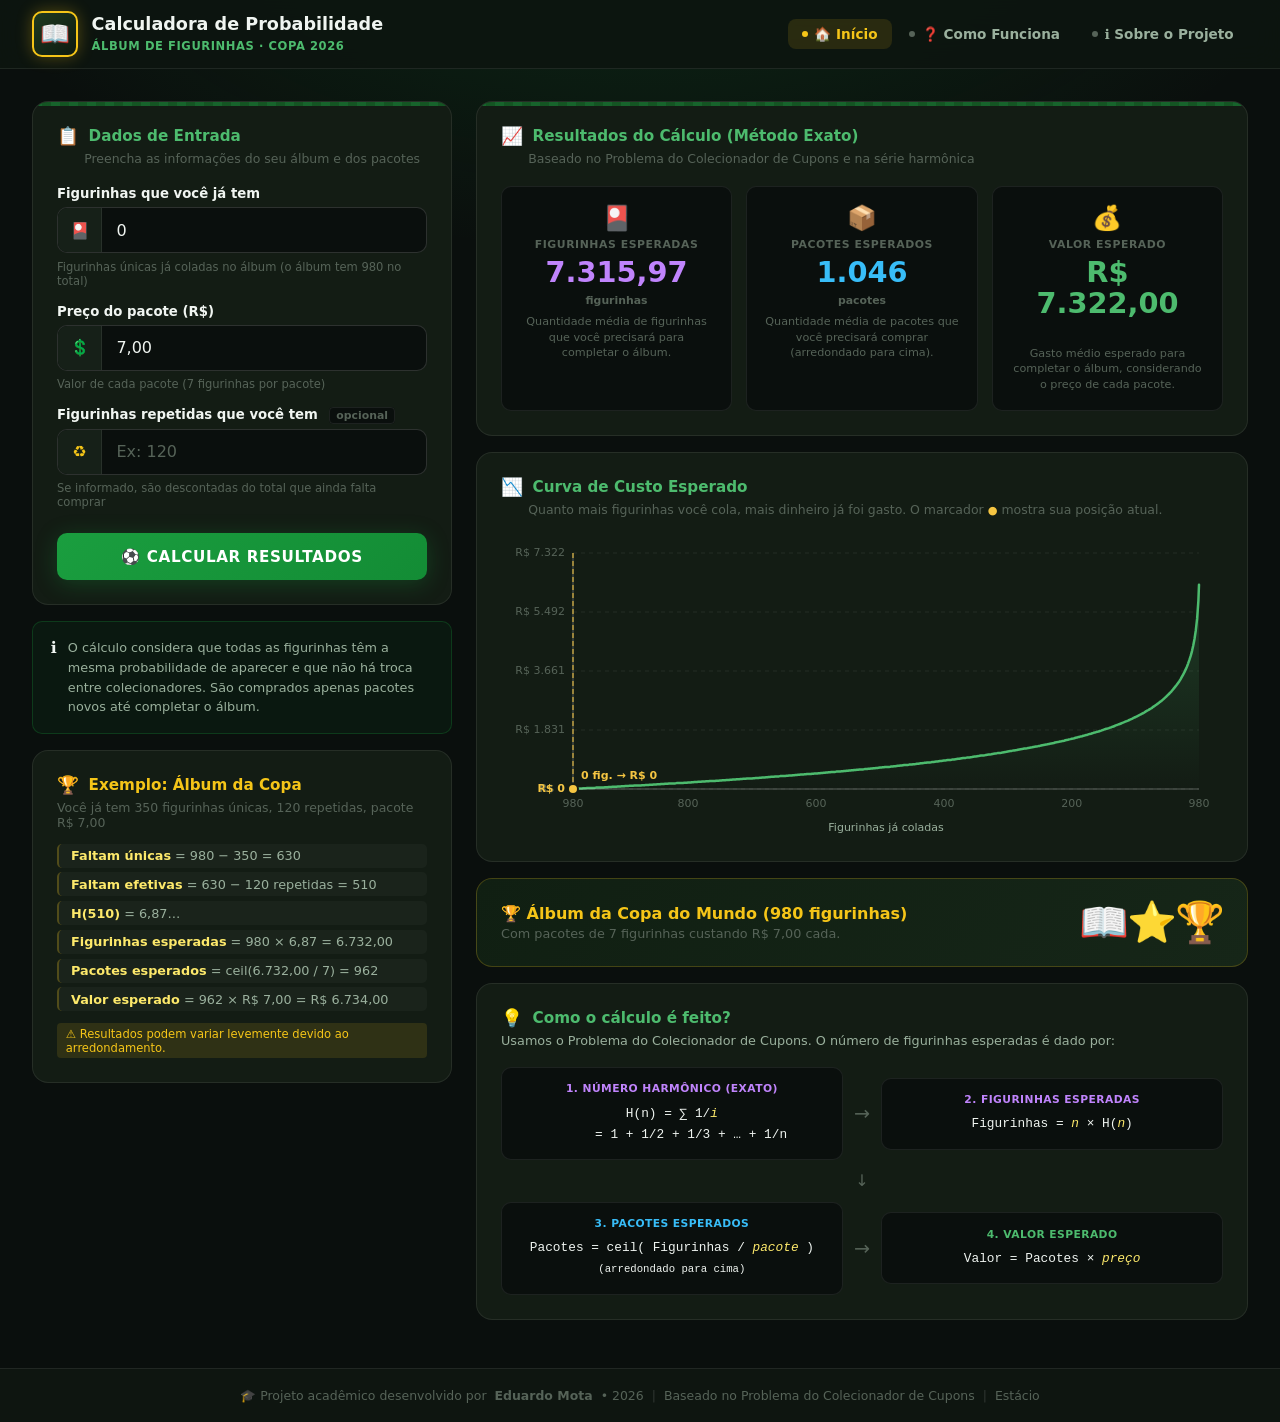
==== web/index.html @ 142e4f9e "Ajustes visuais" ====
<!DOCTYPE html>
<html lang="pt-BR">
<head>
    <meta charset="UTF-8">
    <meta name="viewport" content="width=device-width, initial-scale=1.0">

    <!--
        Content Security Policy (Sprint 11)
        - default-src 'self'         → bloqueia tudo externo por padrão
        - script-src 'self'          → só scripts do próprio domínio
        - style-src 'self'           → só CSS do próprio domínio
        - img-src 'self' data:       → imagens locais + data URIs (SVG inline)
        - connect-src 'self'         → fetch/XHR só para o próprio domínio
        - manifest-src 'self'        → manifest.json do próprio domínio
        - wasm-unsafe-eval           → necessário para o módulo WASM gerado pelo Emscripten
          (menos permissivo que unsafe-eval — autoriza apenas WebAssembly, não JS eval)
    -->
    <meta http-equiv="Content-Security-Policy"
          content="default-src 'self'; script-src 'self' 'wasm-unsafe-eval'; style-src 'self' https://fonts.googleapis.com 'unsafe-hashes' 'sha256-KyUjhyzlWNfRQQD/QHccZa8nVruvSQfdtqTLIXTI6yU=' 'sha256-d3KDjAJmJr6O7WPMRmvfilsYZg5AyFBmSePI16O693E=' 'sha256-YZBYj4qyE6D5XshJGL/cp/WiIR9QF01C87/rustAnWI='; font-src 'self' https://fonts.gstatic.com; img-src 'self' data:; connect-src 'self'; manifest-src 'self'">
    <title>Calculadora de Figurinhas — Eduardo Mota | Estácio 2026</title>
    <meta name="description"
          content="Calculadora de probabilidade para completar um álbum de figurinhas, baseada no Problema do Colecionador de Cupons.">

    <!-- ── Favicon moderno ── -->
    <link rel="icon" type="image/svg+xml"  href="logo_figurinhas.svg">
    <link rel="icon" type="image/png" sizes="96x96" href="logo_96h.png">
    <link rel="apple-touch-icon"           href="logo_192h.png">

    <!-- ── PWA ── -->
    <link rel="manifest" href="manifest.json">
    <meta name="theme-color" content="#1a9e3f">

    <!-- ── Open Graph (WhatsApp, LinkedIn, Facebook) ── -->
    <meta property="og:type"        content="website">
    <meta property="og:url"         content="https://EduardoMotaSousa.github.io/Calculo-de-Figurinhas/">
    <meta property="og:title"       content="Calculadora de Figurinhas — Copa 2026">
    <meta property="og:description" content="Descubra quantas figurinhas e pacotes você ainda precisa para completar seu álbum. Cálculo exato com matemática da série harmônica.">
    <meta property="og:image"       content="https://EduardoMotaSousa.github.io/Calculo-de-Figurinhas/banner.jpg">
    <meta property="og:image:width" content="1200">
    <meta property="og:image:height" content="630">
    <meta property="og:locale"      content="pt_BR">

    <!-- ── Twitter / X Card ── -->
    <meta name="twitter:card"        content="summary_large_image">
    <meta name="twitter:title"       content="Calculadora de Figurinhas — Copa 2026">
    <meta name="twitter:description" content="Descubra quantas figurinhas e pacotes você ainda precisa para completar seu álbum.">
    <meta name="twitter:image"       content="https://EduardoMotaSousa.github.io/Calculo-de-Figurinhas/banner.jpg">

    <link rel="stylesheet" href="style.css">
</head>
<body>

<!-- ═══════════════════════════════════════
     HEADER
     ═══════════════════════════════════════ -->
<header class="header">
    <div class="header-inner">

        <a href="#" class="logo" aria-label="Calculadora de Figurinhas">
            <div class="logo-badge" aria-hidden="true">📖</div>
            <div class="logo-texto">
                <h1>Calculadora de Probabilidade</h1>
                <span>Álbum de Figurinhas · Copa 2026</span>
            </div>
        </a>

        <nav aria-label="Navegação principal">
            <ul class="navbar">
                <li>
                    <button id="nav-inicio" class="ativo"
                            aria-current="page">
                        <span class="nav-dot" aria-hidden="true"></span>
                        🏠 Início
                    </button>
                </li>
                <li>
                    <button id="nav-como-funciona">
                        <span class="nav-dot" aria-hidden="true"></span>
                        ❓ Como Funciona
                    </button>
                </li>
                <li>
                    <button id="nav-sobre">
                        <span class="nav-dot" aria-hidden="true"></span>
                        ℹ️ Sobre o Projeto
                    </button>
                </li>
            </ul>
        </nav>

    </div>
</header>

<!-- ═══════════════════════════════════════
     MAIN
     ═══════════════════════════════════════ -->
<main class="main">

    <!-- ══════════ SEÇÃO INÍCIO ══════════ -->
    <!--
        view-transition-name é único por seção.
        Nunca use display:none — as seções inativas ficam
        com opacity:0 + visibility:hidden via CSS (.secao sem .ativa),
        para que o browser possa capturar os snapshots da transição.
    -->
    <section id="inicio" class="secao ativa">

        <!-- Coluna esquerda: formulário -->
        <div class="col-esq">

            <!-- Card: Dados de entrada -->
            <div class="card card-grass">
                <div class="card-titulo">
                    <span class="icone" aria-hidden="true">📋</span>
                    <h2>Dados de Entrada</h2>
                </div>
                <p class="card-sub">Preencha as informações do seu álbum e dos pacotes</p>

                <div class="formulario">

                    <div class="campo">
                        <label for="inputJaTem">Figurinhas que você já tem</label>
                        <div class="input-wrap">
                            <span class="input-prefix" aria-hidden="true">🎴</span>
                            <input type="number" id="inputJaTem"
                                   placeholder="Ex: 350" min="0" max="979"
                                   aria-describedby="dicaJaTem">
                        </div>
                        <span class="dica" id="dicaJaTem">
                            Figurinhas únicas já coladas no álbum (o álbum tem 980 no total)
                        </span>
                    </div>

                    <div class="campo">
                        <label for="inputPreco">Preço do pacote (R$)</label>
                        <div class="input-wrap">
                            <span class="input-prefix" aria-hidden="true">💲</span>
                            <input type="text" id="inputPreco"
                                   placeholder="Ex: 7,00" inputmode="decimal"
                                   aria-describedby="dicaPreco">
                        </div>
                        <span class="dica" id="dicaPreco">Valor de cada pacote (7 figurinhas por pacote)</span>
                    </div>

                    <div class="campo">
                        <label for="inputRepetidas">
                            Figurinhas repetidas que você tem
                            <span class="label-opt">opcional</span>
                        </label>
                        <div class="input-wrap">
                            <span class="input-prefix" aria-hidden="true">♻️</span>
                            <input type="number" id="inputRepetidas"
                                   placeholder="Ex: 120" min="0"
                                   aria-describedby="dicaRepetidas">
                        </div>
                        <span class="dica" id="dicaRepetidas">
                            Se informado, são descontadas do total que ainda falta comprar
                        </span>
                    </div>

                    <button class="btn-calcular" id="btnCalcular" type="button">
                        ⚽ Calcular Resultados
                    </button>

                </div>
            </div><!-- /card dados entrada -->

            <!-- Box: Importante -->
            <div class="box-importante" role="note">
                <span aria-hidden="true">ℹ️</span>
                <p>
                    O cálculo considera que todas as figurinhas têm a mesma
                    probabilidade de aparecer e que não há troca entre colecionadores.
                    São comprados apenas pacotes novos até completar o álbum.
                </p>
            </div>

            <!-- Card: Exemplo de cálculo -->
            <div class="card">
                <div class="card-titulo">
                    <span class="icone" aria-hidden="true">🏆</span>
                    <h2 class="ouro">Exemplo: Álbum da Copa</h2>
                </div>
                <p class="exemplo-dados">
                    Você já tem 350 figurinhas únicas, 120 repetidas, pacote R$ 7,00
                </p>
                <ul class="exemplo-passos">
                    <li><strong>Faltam únicas</strong> = 980 &minus; 350 = 630</li>
                    <li><strong>Faltam efetivas</strong> = 630 &minus; 120 repetidas = 510</li>
                    <li><strong>H(510)</strong> = 6,87&hellip;</li>
                    <li><strong>Figurinhas esperadas</strong> = 980 &times; 6,87 = 6.732,00</li>
                    <li><strong>Pacotes esperados</strong> = ceil(6.732,00 / 7) = 962</li>
                    <li><strong>Valor esperado</strong> = 962 &times; R$ 7,00 = R$ 6.734,00</li>
                </ul>
                <span class="aviso-arr">
                    ⚠️ Resultados podem variar levemente devido ao arredondamento.
                </span>
            </div><!-- /card exemplo -->

        </div><!-- /col-esq -->

        <!-- Coluna direita: resultados -->
        <div class="col-dir">

            <!-- Card: Resultados -->
            <div class="card card-grass" id="secao-resultados">
                <div class="card-titulo">
                    <span class="icone" aria-hidden="true">📈</span>
                    <h2>Resultados do Cálculo (Método Exato)</h2>
                </div>
                <p class="card-sub">
                    Baseado no Problema do Colecionador de Cupons e na série harmônica
                </p>

                <div class="resultados-grid" aria-live="polite" aria-atomic="true">

                    <div class="card-resultado">
                        <span class="res-icone" aria-hidden="true">🎴</span>
                        <span class="res-label">Figurinhas esperadas</span>
                        <span class="res-valor figurinhas vazio" id="resFigurinhas" aria-label="Figurinhas esperadas">—</span>
                        <span class="res-unit">figurinhas</span>
                        <p class="res-desc">
                            Quantidade média de figurinhas que você precisará para completar o álbum.
                        </p>
                    </div>

                    <div class="card-resultado">
                        <span class="res-icone" aria-hidden="true">📦</span>
                        <span class="res-label">Pacotes esperados</span>
                        <span class="res-valor pacotes vazio" id="resPacotes" aria-label="Pacotes esperados">—</span>
                        <span class="res-unit">pacotes</span>
                        <p class="res-desc">
                            Quantidade média de pacotes que você precisará comprar (arredondado para cima).
                        </p>
                    </div>

                    <div class="card-resultado">
                        <span class="res-icone" aria-hidden="true">💰</span>
                        <span class="res-label">Valor esperado</span>
                        <span class="res-valor valor vazio" id="resValor" aria-label="Valor esperado">—</span>
                        <span class="res-unit">&nbsp;</span>
                        <p class="res-desc">
                            Gasto médio esperado para completar o álbum, considerando o preço de cada pacote.
                        </p>
                    </div>

                </div>
            </div><!-- /card resultados -->

            <!-- Card: Gráfico de custo acumulado (Sprint 6) -->
            <div class="card card-grafico">
                <div class="card-titulo">
                    <span class="icone" aria-hidden="true">📉</span>
                    <h2>Curva de Custo Esperado</h2>
                </div>
                <p class="card-sub">
                    Quanto mais figurinhas você cola, mais dinheiro já foi gasto.
                    O marcador <span class="legenda-marcador" aria-hidden="true">●</span> mostra sua posição atual.
                </p>
                <div id="graficoCurva" class="grafico-area" aria-label="Gráfico de custo esperado"
                     role="img">
                    <p class="grafico-placeholder">Calculando…</p>
                </div>
            </div><!-- /card gráfico -->

            <!-- Card: Copa do Mundo -->
            <div class="card-copa">
                <div>
                    <h3>🏆 Álbum da Copa do Mundo (980 figurinhas)</h3>
                    <p>Com pacotes de 7 figurinhas custando R$ 7,00 cada.</p>
                </div>
                <div class="copa-ilust" aria-hidden="true">📖⭐🏆</div>
            </div>

            <!-- Card: Como o cálculo é feito -->
            <div class="card-formula">
                <div class="card-titulo">
                    <span class="icone" aria-hidden="true">💡</span>
                    <h2>Como o cálculo é feito?</h2>
                </div>
                <p class="formula-intro">
                    Usamos o Problema do Colecionador de Cupons.
                    O número de figurinhas esperadas é dado por:
                </p>

                <div class="formula-grid">

                    <div class="formula-box harmonica">
                        <h4>1. Número Harmônico (exato)</h4>
                        <div class="formula-expr">
                            H(n) = &sum; 1/<span class="var">i</span><br>
                            &nbsp;&nbsp;&nbsp;&nbsp;&nbsp;= 1 + 1/2 + 1/3 + &hellip; + 1/n
                        </div>
                    </div>

                    <div class="formula-seta" aria-hidden="true">→</div>

                    <div class="formula-box figurinhas">
                        <h4>2. Figurinhas esperadas</h4>
                        <div class="formula-expr">
                            Figurinhas = <span class="var">n</span> &times; H(<span class="var">n</span>)
                        </div>
                    </div>

                    <div class="formula-seta baixo" aria-hidden="true">↓</div>

                    <div class="formula-box pacotes">
                        <h4>3. Pacotes esperados</h4>
                        <div class="formula-expr">
                            Pacotes = ceil( Figurinhas / <span class="var">pacote</span> )<br>
                            <small>(arredondado para cima)</small>
                        </div>
                    </div>

                    <div class="formula-seta" aria-hidden="true">→</div>

                    <div class="formula-box valor">
                        <h4>4. Valor esperado</h4>
                        <div class="formula-expr">
                            Valor = Pacotes &times; <span class="var">preço</span>
                        </div>
                    </div>

                </div>
            </div><!-- /card formula -->

        </div><!-- /col-dir -->

    </section><!-- /#inicio -->

    <!-- ══════════ SEÇÃO COMO FUNCIONA ══════════ -->
    <section id="como-funciona" class="secao">

        <div class="secao-header">
            <h2>❓ Como Funciona</h2>
            <p>Entenda o raciocínio matemático por trás da calculadora.</p>
        </div>

        <div class="passos-grid">
            <div class="passo">
                <div class="passo-num" aria-hidden="true">1</div>
                <h3>O Problema</h3>
                <p>
                    Cada pacote contém figurinhas aleatórias. Quanto mais perto você estiver de completar,
                    mais difícil fica encontrar as que faltam. Isso é o Problema do Colecionador de Cupons.
                </p>
            </div>
            <div class="passo">
                <div class="passo-num" aria-hidden="true">2</div>
                <h3>Número Harmônico</h3>
                <p>
                    O valor esperado de compras para obter a <em>k</em>-ésima figurinha nova é
                    n/(n&minus;k+1). Somando todos os termos, chegamos ao Número Harmônico H(n).
                </p>
            </div>
            <div class="passo">
                <div class="passo-num" aria-hidden="true">3</div>
                <h3>Método Exato</h3>
                <p>
                    Somamos 1 + 1/2 + 1/3 + &hellip; + 1/n para encontrar H(n) com precisão,
                    sem usar a aproximação ln(n) + 0,5772&hellip; O resultado é multiplicado por n.
                </p>
            </div>
            <div class="passo">
                <div class="passo-num" aria-hidden="true">4</div>
                <h3>Custo Final</h3>
                <p>
                    Com o total de figurinhas esperadas, calculamos os pacotes necessários
                    (arredondados para cima, pois não existe meio pacote) e multiplicamos pelo preço.
                </p>
            </div>
        </div>

    </section>

    <!-- ══════════ SEÇÃO SOBRE ══════════ -->
    <section id="sobre" class="secao">

        <div class="secao-header">
            <h2>ℹ️ Sobre o Projeto</h2>
            <p>Desafio de férias da disciplina de Probabilidade — Estácio, 2026.</p>
        </div>

        <div class="sobre-grid">

            <div class="sobre-card">
                <h3>🎯 Objetivo</h3>
                <p>
                    Criar uma aplicação web capaz de calcular a quantidade esperada de figurinhas
                    necessárias para completar um álbum, considerando distribuição uniforme,
                    sem troca entre colecionadores, comprando apenas pacotes novos.
                    O algoritmo é baseado no <strong>Problema do Colecionador de Cupons</strong>.
                </p>
            </div>

            <div class="sobre-card">
                <h3>⚙️ Tecnologias</h3>
                <div class="tech-lista">
                    <span class="tech-tag">C++17</span>
                    <span class="tech-tag">WebAssembly</span>
                    <span class="tech-tag">Emscripten</span>
                    <span class="tech-tag">HTML5</span>
                    <span class="tech-tag">CSS3</span>
                    <span class="tech-tag">JavaScript</span>
                    <span class="tech-tag">GitHub Pages</span>
                </div>
            </div>

            <div class="sobre-card">
                <h3>📐 Arquitetura</h3>
                <p>
                    O algoritmo foi implementado em <strong>C++17</strong> e compilado para
                    <strong>WebAssembly</strong> via Emscripten. A interface HTML/CSS/JS
                    se comunica com o módulo WASM através do Embind.
                </p>
            </div>

            <div class="sobre-card">
                <h3>👤 Autor</h3>
                <p>
                    <strong>Eduardo Mota</strong> — 1º semestre de ADS, Estácio.<br><br>
                    Projeto desenvolvido com boas práticas de engenharia de software:
                    classes pequenas, métodos curtos, uma responsabilidade por função,
                    código legível e documentado.
                </p>
            </div>

            <div class="sobre-card sobre-card-github">
                <h3>📂 Repositório</h3>
                <p>Acesse o código-fonte e outros projetos acadêmicos no GitHub.</p>
                <a class="btn-github"
                   href="https://github.com/EduardoMotaSousa/University-Classes"
                   target="_blank"
                   rel="noopener noreferrer">
                    <svg xmlns="http://www.w3.org/2000/svg" viewBox="0 0 24 24" aria-hidden="true">
                        <path d="M12 .297c-6.63 0-12 5.373-12 12 0 5.303
                                 3.438 9.8 8.205 11.385.6.113.82-.258.82-.577
                                 0-.285-.01-1.04-.015-2.04-3.338.724-4.042-1.61-4.042-1.61
                                 C4.422 18.07 3.633 17.7 3.633 17.7c-1.087-.744.084-.729.084-.729
                                 1.205.084 1.838 1.236 1.838 1.236 1.07 1.835 2.809 1.305 3.495.998
                                 .108-.776.417-1.305.76-1.605-2.665-.3-5.466-1.332-5.466-5.93
                                 0-1.31.465-2.38 1.235-3.22-.135-.303-.54-1.523.105-3.176
                                 0 0 1.005-.322 3.3 1.23.96-.267 1.98-.399 3-.405
                                 1.02.006 2.04.138 3 .405 2.28-1.552 3.285-1.23 3.285-1.23
                                 .645 1.653.24 2.873.12 3.176.765.84 1.23 1.91 1.23 3.22
                                 0 4.61-2.805 5.625-5.475 5.92.42.36.81 1.096.81 2.22
                                 0 1.606-.015 2.896-.015 3.286 0 .315.21.69.825.57
                                 C20.565 22.092 24 17.592 24 12.297c0-6.627-5.373-12-12-12"/>
                    </svg>
                    Ver no GitHub
                </a>
            </div>

        </div>

    </section><!-- /#sobre -->

</main>

<!-- ═══════════════════════════════════════
     FOOTER — sempre visível em todas as seções
     ═══════════════════════════════════════ -->
<footer class="footer">
    <p>
        🎓 Projeto acadêmico desenvolvido por <strong>Eduardo Mota</strong> &bull; 2026
        <span class="sep">|</span>
        Baseado no Problema do Colecionador de Cupons
        <span class="sep">|</span>
        Estácio
    </p>
</footer>

<!--
    O módulo WASM (Sprint 5) deve ser carregado antes do script.js.
    O Emscripten gera calculadora.js com a função global CriadorCalculadora().
-->
<script src="wasm/calculadora.js"></script>
<script src="script.js"></script>

<!-- ── Service Worker (PWA offline) ── -->
<script src="registrar-sw.js"></script>

</body>
</html>
---- web/style.css ----
/* ============================================================
   Calculadora de Figurinhas — style.css
   Eduardo Mota | Estácio 2026
   ============================================================ */

@import url('https://fonts.googleapis.com/css2?family=Inter:wght@400;500;600;700;800;900&display=swap');

/* ── View Transition: pseudo-elementos do snapshot ── */
::view-transition-old(secao) {
    animation: vt-sair 0.3s cubic-bezier(0.4, 0, 1, 1) both;
}
::view-transition-new(secao) {
    animation: vt-entrar 0.35s cubic-bezier(0, 0, 0.2, 1) both;
}

@keyframes vt-sair {
    from { opacity: 1; transform: translateY(0)    scale(1);    filter: blur(0);    }
    to   { opacity: 0; transform: translateY(-20px) scale(0.97); filter: blur(3px); }
}
@keyframes vt-entrar {
    from { opacity: 0; transform: translateY(24px) scale(0.97); filter: blur(3px); }
    to   { opacity: 1; transform: translateY(0)    scale(1);    filter: blur(0);   }
}

/* ── Reset ── */
*, *::before, *::after {
    box-sizing: border-box;
    margin: 0;
    padding: 0;
}

/* ── Tokens de design ── */
:root {
    /* Cores base */
    --bg:          #0a0f0d;
    --bg-surface:  #0e1510;
    --bg-card:     #131c14;
    --bg-card2:    #162018;

    /* Verde */
    --verde:       #1a9e3f;
    --verde-h:     #15832f;
    --verde-light: #4dbb6e;
    --verde-glow:  rgba(26, 158, 63, 0.28);
    --verde-dim:   rgba(26, 158, 63, 0.12);

    /* Ouro */
    --ouro:        #f5c518;
    --ouro-light:  #fde96b;
    --ouro-dim:    rgba(245, 197, 24, 0.12);
    --ouro-glow:   rgba(245, 197, 24, 0.30);

    /* Acentos */
    --azul:        #38bdf8;
    --lilac:       #c084fc;

    /* Bordas */
    --border:      rgba(255, 255, 255, 0.08);
    --border-m:    rgba(255, 255, 255, 0.14);

    /* Texto */
    --txt1: #f0f5f1;
    --txt2: #9ab09d;
    --txt3: #566358;

    /* Misc */
    --r:    10px;
    --r-lg: 16px;
    --tr:   0.2s ease;

    /* Gráfico */
    --cor-curva:      #4dbb6e;
    --cor-grade:      rgba(255, 255, 255, 0.07);
    --cor-eixo:       rgba(255, 255, 255, 0.2);
    --cor-marcador:   #f5c542;
    --cor-fundo-card: #131c14;

    font-family: 'Inter', system-ui, sans-serif;
}

html {
    scroll-behavior: smooth;
    background: var(--bg);
    color: var(--txt1);
}

body {
    display: flex;
    flex-direction: column;
    background:
        radial-gradient(ellipse 80% 38% at 50% -8%, rgba(26,158,63,0.18) 0%, transparent 68%),
        var(--bg);
}

/* ════════════════════════════════════
   HEADER
   ════════════════════════════════════ */
.header {
    background: rgba(14, 21, 16, 0.92);
    border-bottom: 1px solid var(--border);
    backdrop-filter: blur(14px);
    -webkit-backdrop-filter: blur(14px);
    position: sticky;
    top: 0;
    z-index: 200;
}

.header-inner {
    max-width: 1280px;
    margin: 0 auto;
    padding: 0 2rem;
    display: flex;
    align-items: center;
    justify-content: space-between;
    height: 68px;
    gap: 1.5rem;
}

.logo {
    display: flex;
    align-items: center;
    gap: 0.85rem;
    text-decoration: none;
    flex-shrink: 0;
}

.logo-badge {
    width: 46px;
    height: 46px;
    border-radius: 10px;
    background: linear-gradient(135deg, #1e3a20, #0e1a10);
    border: 2px solid var(--ouro);
    display: grid;
    place-items: center;
    font-size: 1.5rem;
    box-shadow: 0 0 16px var(--ouro-glow);
    flex-shrink: 0;
}

.logo-texto h1 {
    font-size: 1.1rem;
    font-weight: 800;
    color: var(--txt1);
    line-height: 1.2;
}

.logo-texto span {
    font-size: 0.72rem;
    font-weight: 600;
    color: var(--verde-light);
    letter-spacing: 0.05em;
    text-transform: uppercase;
}

/* Navbar */
.navbar {
    display: flex;
    gap: 0.2rem;
    list-style: none;
}

.navbar button {
    display: flex;
    align-items: center;
    gap: 0.4rem;
    padding: 0.44rem 0.9rem;
    border-radius: 8px;
    border: none;
    background: transparent;
    color: var(--txt2);
    font-size: 0.85rem;
    font-weight: 600;
    font-family: inherit;
    cursor: pointer;
    transition: color var(--tr), background var(--tr);
}

.navbar button:hover {
    color: var(--txt1);
    background: var(--verde-dim);
}

.navbar button.ativo {
    color: var(--ouro);
    background: var(--ouro-dim);
}

.nav-dot {
    width: 6px;
    height: 6px;
    border-radius: 50%;
    background: var(--txt3);
    transition: background var(--tr);
    flex-shrink: 0;
}

.navbar button.ativo .nav-dot {
    background: var(--ouro);
}

/* ════════════════════════════════════
   LAYOUT PRINCIPAL
   ════════════════════════════════════ */
.main {
    max-width: 1280px;
    margin: 0 auto;
    width: 100%;
    padding: 2rem 2rem 3rem;
    position: relative;
}

/* ════════════════════════════════════
   SEÇÕES — display:none nas inativas elimina espaço em branco.
   A View Transition API captura o snapshot antes do callback,
   então display:none não interfere na animação.
   ════════════════════════════════════ */
.secao {
    display: none;
}

/* Início precisa de grid — declarado junto com .ativa para não conflitar */
#inicio.ativa {
    display: grid;
    grid-template-columns: 420px 1fr;
    gap: 1.5rem;
    align-items: start;
}

#como-funciona.ativa,
#sobre.ativa {
    display: block;
}

/* View Transition Names */
#inicio        { view-transition-name: secao-inicio; }
#como-funciona { view-transition-name: secao-como-funciona; }
#sobre         { view-transition-name: secao-sobre; }

.col-esq,
.col-dir {
    display: flex;
    flex-direction: column;
    gap: 1rem;
}

/* ════════════════════════════════════
   CARDS genéricos
   ════════════════════════════════════ */
.card {
    background: var(--bg-card);
    border: 1px solid var(--border);
    border-radius: var(--r-lg);
    padding: 1.5rem;
    overflow: hidden;
}

.card-grass::before {
    content: '';
    display: block;
    height: 4px;
    margin: -1.5rem -1.5rem 1.25rem;
    background: repeating-linear-gradient(
        90deg,
        #1a9e3f 0 9px,
        #15832f 9px 18px
    );
    opacity: 0.55;
}

.card-titulo {
    display: flex;
    align-items: center;
    gap: 0.6rem;
    margin-bottom: 0.3rem;
}

.card-titulo .icone { font-size: 1.1rem; }

.card-titulo h2 {
    font-size: 0.95rem;
    font-weight: 700;
    color: var(--verde-light);
}

.card-titulo h2.ouro { color: var(--ouro); }

.card-sub {
    font-size: 0.78rem;
    color: var(--txt3);
    margin-bottom: 1.25rem;
    padding-left: 1.7rem;
}

/* ════════════════════════════════════
   FORMULÁRIO
   ════════════════════════════════════ */
.formulario {
    display: flex;
    flex-direction: column;
    gap: 1rem;
}

.campo {
    display: flex;
    flex-direction: column;
    gap: 0.4rem;
}

.campo label {
    font-size: 0.83rem;
    font-weight: 700;
    color: var(--txt1);
}

.campo .dica {
    font-size: 0.72rem;
    color: var(--txt3);
}

.label-opt {
    font-size: 0.68rem;
    font-weight: 600;
    color: var(--txt3);
    background: var(--bg);
    border: 1px solid var(--border);
    border-radius: 4px;
    padding: 0.08rem 0.4rem;
    margin-left: 0.4rem;
    vertical-align: middle;
}

.input-wrap {
    display: flex;
    align-items: center;
    background: var(--bg);
    border: 1px solid var(--border-m);
    border-radius: var(--r);
    overflow: hidden;
    transition: border-color var(--tr), box-shadow var(--tr);
}

.input-wrap:focus-within {
    border-color: var(--verde);
    box-shadow: 0 0 0 3px var(--verde-glow);
}

.input-prefix {
    width: 44px;
    height: 44px;
    background: var(--bg-card2);
    border-right: 1px solid var(--border);
    display: grid;
    place-items: center;
    font-size: 1rem;
    color: var(--ouro);
    flex-shrink: 0;
}

.input-wrap input {
    flex: 1;
    background: transparent;
    border: none;
    outline: none;
    padding: 0.6rem 0.9rem;
    font-size: 1rem;
    color: var(--txt1);
    font-family: inherit;
}

.input-wrap input::placeholder { color: var(--txt3); }

.input-wrap input[type="number"]::-webkit-inner-spin-button,
.input-wrap input[type="number"]::-webkit-outer-spin-button {
    -webkit-appearance: none;
}

/* Botão calcular */
.btn-calcular {
    display: flex;
    align-items: center;
    justify-content: center;
    gap: 0.55rem;
    width: 100%;
    padding: 0.9rem 1.5rem;
    margin-top: 0.5rem;
    background: linear-gradient(135deg, var(--verde), #138c35);
    color: #fff;
    border: none;
    border-radius: var(--r);
    font-size: 0.95rem;
    font-weight: 800;
    font-family: inherit;
    letter-spacing: 0.04em;
    text-transform: uppercase;
    cursor: pointer;
    box-shadow: 0 4px 22px var(--verde-glow);
    transition: background var(--tr), transform var(--tr), box-shadow var(--tr);
}

.btn-calcular:hover {
    background: linear-gradient(135deg, var(--verde-h), #0f6e28);
    transform: translateY(-2px);
    box-shadow: 0 8px 30px var(--verde-glow);
}

.btn-calcular:active { transform: translateY(0); }

/* ════════════════════════════════════
   BOX IMPORTANTE
   ════════════════════════════════════ */
.box-importante {
    background: rgba(26, 158, 63, 0.07);
    border: 1px solid rgba(26, 158, 63, 0.25);
    border-radius: var(--r);
    padding: 1rem 1.1rem;
    display: flex;
    gap: 0.7rem;
    align-items: flex-start;
}

.box-importante p {
    font-size: 0.8rem;
    color: var(--txt2);
    line-height: 1.55;
}

/* ════════════════════════════════════
   CARD EXEMPLO
   ════════════════════════════════════ */
.exemplo-dados {
    font-size: 0.78rem;
    color: var(--txt3);
    margin-bottom: 0.85rem;
}

.exemplo-passos {
    display: flex;
    flex-direction: column;
    gap: 0.3rem;
    list-style: none;
}

.exemplo-passos li {
    font-size: 0.8rem;
    color: var(--txt2);
    padding: 0.28rem 0.5rem 0.28rem 0.75rem;
    background: rgba(255, 255, 255, 0.03);
    border-radius: 5px;
    border-left: 2px solid rgba(245, 197, 24, 0.25);
}

.exemplo-passos li strong { color: var(--ouro-light); font-weight: 600; }

.aviso-arr {
    display: inline-block;
    margin-top: 0.75rem;
    font-size: 0.72rem;
    color: var(--ouro);
    background: var(--ouro-dim);
    border-radius: 4px;
    padding: 0.22rem 0.55rem;
}

/* ════════════════════════════════════
   RESULTADOS
   ════════════════════════════════════ */
.resultados-grid {
    display: grid;
    grid-template-columns: repeat(3, 1fr);
    gap: 0.9rem;
    margin-top: 1rem;
}

.card-resultado {
    background: var(--bg);
    border: 1px solid var(--border);
    border-radius: var(--r);
    padding: 1.1rem;
    display: flex;
    flex-direction: column;
    align-items: center;
    text-align: center;
    gap: 0.35rem;
    transition: border-color var(--tr);
}

.card-resultado:hover { border-color: var(--border-m); }

.res-icone  { font-size: 1.5rem; }

.res-label {
    font-size: 0.68rem;
    font-weight: 700;
    color: var(--txt3);
    text-transform: uppercase;
    letter-spacing: 0.05em;
}

.res-valor {
    font-size: 1.8rem;
    font-weight: 900;
    line-height: 1.1;
}

.res-valor.figurinhas { color: var(--lilac); }
.res-valor.pacotes    { color: var(--azul);  }
.res-valor.valor      { color: var(--verde-light); }
.res-valor.vazio      { color: var(--txt3);  }

.res-unit {
    font-size: 0.68rem;
    font-weight: 600;
    color: var(--txt3);
}

.res-desc {
    font-size: 0.7rem;
    color: var(--txt3);
    line-height: 1.4;
    margin-top: 0.1rem;
}

@keyframes fadeUp {
    from { opacity: 0; transform: translateY(6px); }
    to   { opacity: 1; transform: translateY(0);   }
}

.res-valor.animando {
    animation: fadeUp 0.4s ease both;
}

/* ════════════════════════════════════
   CARD COPA
   ════════════════════════════════════ */
.card-copa {
    background: linear-gradient(135deg, #101f12, #162618);
    border: 1px solid rgba(245, 197, 24, 0.22);
    border-radius: var(--r-lg);
    padding: 1.25rem 1.5rem;
    display: flex;
    align-items: center;
    justify-content: space-between;
    gap: 1rem;
}

.card-copa h3 {
    font-size: 1rem;
    font-weight: 800;
    color: var(--ouro);
    margin-bottom: 0.2rem;
}

.card-copa p {
    font-size: 0.8rem;
    color: var(--txt3);
}

.copa-ilust {
    font-size: 2.5rem;
    letter-spacing: -0.05em;
    flex-shrink: 0;
}

/* ════════════════════════════════════
   CARD FÓRMULA
   ════════════════════════════════════ */
.card-formula {
    background: var(--bg-card);
    border: 1px solid var(--border);
    border-radius: var(--r-lg);
    padding: 1.5rem;
}

.formula-intro {
    font-size: 0.8rem;
    color: var(--txt2);
    margin-bottom: 1.2rem;
}

.formula-grid {
    display: grid;
    grid-template-columns: 1fr auto 1fr;
    grid-template-rows: auto auto;
    gap: 0.7rem;
    align-items: center;
}

.formula-box {
    background: var(--bg);
    border: 1px solid var(--border);
    border-radius: var(--r);
    padding: 0.9rem;
    text-align: center;
}

.formula-box h4 {
    font-size: 0.67rem;
    font-weight: 700;
    text-transform: uppercase;
    letter-spacing: 0.04em;
    margin-bottom: 0.45rem;
}

.formula-box.harmonica h4,
.formula-box.figurinhas h4 { color: var(--lilac); }
.formula-box.pacotes h4    { color: var(--azul); }
.formula-box.valor h4      { color: var(--verde-light); }

.formula-expr {
    font-size: 0.8rem;
    color: var(--txt1);
    line-height: 1.65;
    font-family: 'Courier New', monospace;
}

.formula-expr .var { color: var(--ouro-light); font-style: italic; }

.formula-seta {
    font-size: 1.2rem;
    color: var(--txt3);
    text-align: center;
}

.formula-seta.baixo {
    grid-column: 1 / -1;
    font-size: 1rem;
    text-align: center;
}

/* ════════════════════════════════════
   SEÇÃO COMO FUNCIONA
   ════════════════════════════════════ */
.secao-header { margin-bottom: 2rem; }

.secao-header h2 {
    font-size: 1.5rem;
    font-weight: 900;
    color: var(--txt1);
    margin-bottom: 0.4rem;
}

.secao-header p {
    font-size: 0.88rem;
    color: var(--txt3);
}

.passos-grid {
    display: grid;
    grid-template-columns: repeat(4, 1fr);
    gap: 1rem;
}

.passo {
    background: var(--bg-card);
    border: 1px solid var(--border);
    border-radius: var(--r);
    padding: 1.3rem;
    transition: border-color var(--tr), transform var(--tr);
}

.passo:hover {
    border-color: var(--verde);
    transform: translateY(-3px);
}

.passo-num {
    display: inline-flex;
    align-items: center;
    justify-content: center;
    width: 30px;
    height: 30px;
    background: var(--verde);
    color: #fff;
    border-radius: 50%;
    font-size: 0.8rem;
    font-weight: 800;
    margin-bottom: 0.75rem;
}

.passo h3 {
    font-size: 0.9rem;
    font-weight: 700;
    color: var(--ouro);
    margin-bottom: 0.4rem;
}

.passo p {
    font-size: 0.8rem;
    color: var(--txt2);
    line-height: 1.55;
}

/* ════════════════════════════════════
   SEÇÃO SOBRE
   ════════════════════════════════════ */
.sobre-grid {
    display: grid;
    grid-template-columns: 1fr 1fr;
    gap: 1.5rem;
}

.sobre-card {
    background: var(--bg-card);
    border: 1px solid var(--border);
    border-radius: var(--r-lg);
    padding: 1.5rem;
    transition: border-color var(--tr), transform var(--tr);
}

.sobre-card:hover {
    border-color: var(--verde);
    transform: translateY(-2px);
}

.sobre-card h3 {
    font-size: 0.93rem;
    font-weight: 700;
    color: var(--verde-light);
    margin-bottom: 0.7rem;
}

.sobre-card p {
    font-size: 0.83rem;
    color: var(--txt2);
    line-height: 1.65;
}

.tech-lista {
    display: flex;
    flex-wrap: wrap;
    gap: 0.5rem;
    margin-top: 0.25rem;
}

.tech-tag {
    background: rgba(26, 158, 63, 0.13);
    border: 1px solid rgba(26, 158, 63, 0.28);
    color: var(--verde-light);
    border-radius: 6px;
    padding: 0.22rem 0.6rem;
    font-size: 0.75rem;
    font-weight: 700;
}

/* ════════════════════════════════════
   BOTÃO GITHUB
   ════════════════════════════════════ */
.sobre-card-github {
    display: flex;
    flex-direction: column;
    gap: 0.75rem;
    grid-column: 1 / -1;
}

.btn-github {
    display: inline-flex;
    align-items: center;
    gap: 0.55rem;
    margin-top: 0.25rem;
    padding: 0.6rem 1.1rem;
    background: rgba(255, 255, 255, 0.05);
    border: 1px solid rgba(255, 255, 255, 0.18);
    border-radius: 8px;
    color: var(--txt1);
    font-size: 0.82rem;
    font-weight: 700;
    font-family: inherit;
    text-decoration: none;
    transition: background var(--tr), border-color var(--tr), transform var(--tr);
    align-self: flex-start;
}

.btn-github:hover {
    background: rgba(255, 255, 255, 0.11);
    border-color: rgba(255, 255, 255, 0.35);
    transform: translateY(-2px);
}

.btn-github svg {
    width: 16px;
    height: 16px;
    fill: var(--txt1);
    flex-shrink: 0;
}

/* ════════════════════════════════════
   FOOTER
   ════════════════════════════════════ */
.footer {
    background: var(--bg-surface);
    border-top: 1px solid var(--border);
    padding: 1.2rem 2rem;
    text-align: center;
    position: relative;
    z-index: 10;
}

.footer p {
    font-size: 0.78rem;
    color: var(--txt3);
    display: flex;
    align-items: center;
    justify-content: center;
    gap: 0.5rem;
    flex-wrap: wrap;
}

.footer a { color: var(--verde-light); text-decoration: none; }
.footer a:hover { text-decoration: underline; }
.sep { color: var(--border-m); }

/* ════════════════════════════════════
   RESPONSIVO — Tablet (≤ 960px)
   ════════════════════════════════════ */
@media (max-width: 960px) {
    #inicio.ativa        { grid-template-columns: 1fr; }
    .passos-grid     { grid-template-columns: repeat(2, 1fr); }
    .sobre-grid      { grid-template-columns: 1fr; }
    .resultados-grid { grid-template-columns: repeat(3, 1fr); }
    .main            { padding: 1.5rem 1.25rem 2.5rem; }
}

/* ════════════════════════════════════
   RESPONSIVO — Mobile (≤ 600px)
   ════════════════════════════════════ */
@media (max-width: 600px) {
    /* ── Header ── */
    .header-inner {
        flex-direction: column;
        height: auto;
        padding: 0.65rem 0.9rem 0.5rem;
        gap: 0.5rem;
        align-items: center;
    }

    .logo { justify-content: center; }

    .logo-badge { width: 36px; height: 36px; font-size: 1.15rem; }
    .logo-texto h1   { font-size: 0.9rem; }
    .logo-texto span { font-size: 0.62rem; }

    /* Navbar mobile: grid de 3 colunas iguais — sem overflow */
    nav[aria-label="Navegação principal"] { width: 100%; }

    .navbar {
        display: grid;
        grid-template-columns: repeat(3, 1fr);
        gap: 0.3rem;
        width: 100%;
        list-style: none;
    }

    /* li some do fluxo — botão vira filho direto do grid */
    .navbar li { display: contents; }

    .navbar button {
        display: flex;
        flex-direction: column;
        align-items: center;
        justify-content: center;
        gap: 0;
        width: 100%;
        padding: 0.5rem 0.2rem;
        font-size: 0.7rem;
        font-weight: 600;
        line-height: 1.3;
        border-radius: 8px;
        background: var(--bg-card);
        border: 1px solid var(--border);
        text-align: center;
        overflow: hidden;
    }

    .navbar button.ativo {
        background: var(--ouro-dim);
        border-color: var(--ouro);
        color: var(--ouro);
    }

    /* Oculta o ponto — espaço precioso */
    .navbar .nav-dot { display: none; }

    /* ── Layout principal ── */
    .main { padding: 0.9rem 0.85rem 2rem; }

    /* ── Cards ── */
    .card { padding: 1rem; }
    .card-grass::before { margin: -1rem -1rem 0.9rem; }

    /* ── Formulário ── */
    .input-prefix { width: 38px; height: 40px; font-size: 0.9rem; }
    .input-wrap input { font-size: 0.95rem; padding: 0.5rem 0.75rem; }

    .btn-calcular {
        padding: 0.9rem 1.25rem;
        font-size: 0.95rem;
        border-radius: 10px;
    }

    /* ── Resultados: 3 colunas compactas ── */
    .resultados-grid {
        grid-template-columns: repeat(3, 1fr);
        gap: 0.4rem;
    }

    .card-resultado { padding: 0.65rem 0.4rem; gap: 0.15rem; border-radius: 8px; }
    .res-icone  { font-size: 1.1rem; }
    .res-valor  { font-size: 1.3rem; }
    .res-label  { font-size: 0.57rem; letter-spacing: 0; }
    .res-unit   { font-size: 0.57rem; }
    .res-desc   { display: none; }

    /* ── Copa card ── */
    .card-copa { flex-direction: column; text-align: center; gap: 0.5rem; }
    .copa-ilust { font-size: 2rem; }

    /* ── Gráfico ── */
    .grafico-area { height: 190px; }

    /* ── Fórmula ── */
    .formula-grid { grid-template-columns: 1fr; gap: 0.5rem; }
    .formula-seta { display: none; }

    /* ── Passos ── */
    .passos-grid { grid-template-columns: 1fr; gap: 0.6rem; }

    /* ── Seção header ── */
    .secao-header h2 { font-size: 1.15rem; }
    .secao-header p  { font-size: 0.8rem; }

    /* ── Sobre ── */
    .sobre-grid { grid-template-columns: 1fr; gap: 0.85rem; }

    /* ── Footer ── */
    .footer { padding: 0.85rem; }
    .footer p { font-size: 0.7rem; gap: 0.3rem; }
}

/* ════════════════════════════════════
   GRÁFICO — Sprints 6 e 7
   ════════════════════════════════════ */
.card-grafico {
    grid-column: 1 / -1;
}

.grafico-area {
    width: 100%;
    height: 300px;
    margin-top: 0.75rem;
    position: relative;
}

.grafico-placeholder {
    position: absolute;
    inset: 0;
    display: flex;
    align-items: center;
    justify-content: center;
    color: var(--txt3);
    font-size: 0.875rem;
    margin: 0;
}

/* Labels SVG */
.grafico-label {
    fill: var(--txt3);
    font-size: 11px;
    font-family: inherit;
}

.grafico-label-eixo {
    fill: var(--txt2);
    font-size: 11px;
}

.grafico-label-marcador {
    fill: var(--cor-marcador);
    font-size: 11px;
    font-weight: 600;
}

/* Legenda inline */
.legenda-marcador {
    color: var(--cor-marcador);
    font-size: 0.9em;
}

/* Tooltip SVG */
.tt-texto {
    font-size: 11px;
    fill: var(--cor-grade);
    font-family: inherit;
}

.tt-destaque {
    font-size: 13px;
    font-weight: 600;
    fill: var(--cor-curva);
}

/* Tooltip SVG — visibilidade por classe (Sprint 11: CSP sem unsafe-inline em JS) */
.svg-tooltip-oculto { display: none; }
/* SVG do gráfico — estilo movido do setAttribute (Sprint 12: CSP sem unsafe-hashes em JS) */
#grafico-svg {
    width: 100%;
    height: 100%;
    overflow: visible;
    cursor: crosshair;
}
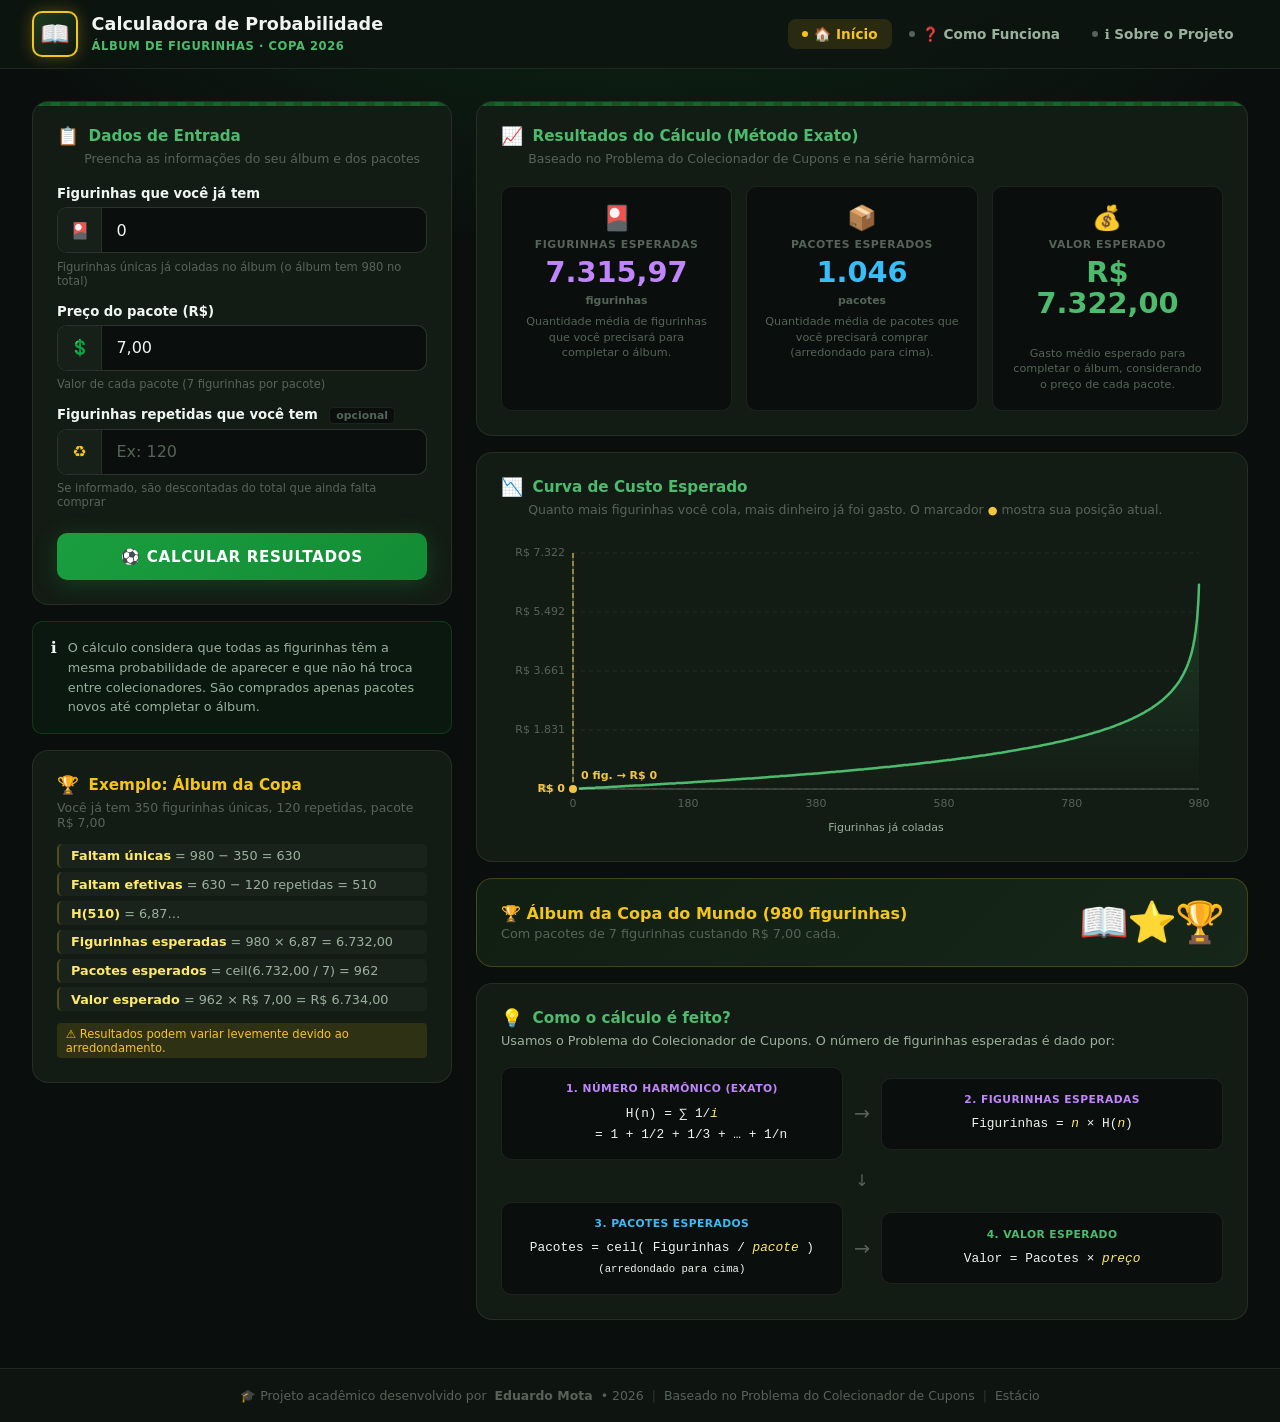
==== commit ba150562: "Inicio de att de performance" ====
--- a/web/index.html
+++ b/web/index.html
@@ -8,7 +8,7 @@
         Content Security Policy (Sprint 11)
         - default-src 'self'         → bloqueia tudo externo por padrão
         - script-src 'self'          → só scripts do próprio domínio
-        - style-src 'self'           → só CSS do próprio domínio
+        - style-src 'self'           → só CSS do próprio domínio (sem fontes externas — system-ui stack)
         - img-src 'self' data:       → imagens locais + data URIs (SVG inline)
         - connect-src 'self'         → fetch/XHR só para o próprio domínio
         - manifest-src 'self'        → manifest.json do próprio domínio
@@ -16,7 +16,7 @@
           (menos permissivo que unsafe-eval — autoriza apenas WebAssembly, não JS eval)
     -->
     <meta http-equiv="Content-Security-Policy"
-          content="default-src 'self'; script-src 'self' 'wasm-unsafe-eval'; style-src 'self' https://fonts.googleapis.com 'unsafe-hashes' 'sha256-KyUjhyzlWNfRQQD/QHccZa8nVruvSQfdtqTLIXTI6yU=' 'sha256-d3KDjAJmJr6O7WPMRmvfilsYZg5AyFBmSePI16O693E=' 'sha256-YZBYj4qyE6D5XshJGL/cp/WiIR9QF01C87/rustAnWI='; font-src 'self' https://fonts.gstatic.com; img-src 'self' data:; connect-src 'self'; manifest-src 'self'">
+          content="default-src 'self'; script-src 'self' 'wasm-unsafe-eval'; style-src 'self' 'unsafe-hashes' 'sha256-KyUjhyzlWNfRQQD/QHccZa8nVruvSQfdtqTLIXTI6yU=' 'sha256-d3KDjAJmJr6O7WPMRmvfilsYZg5AyFBmSePI16O693E=' 'sha256-YZBYj4qyE6D5XshJGL/cp/WiIR9QF01C87/rustAnWI='; font-src 'self'; img-src 'self' data:; connect-src 'self'; manifest-src 'self'">
     <title>Calculadora de Figurinhas — Eduardo Mota | Estácio 2026</title>
     <meta name="description"
           content="Calculadora de probabilidade para completar um álbum de figurinhas, baseada no Problema do Colecionador de Cupons.">
@@ -46,6 +46,12 @@
     <meta name="twitter:description" content="Descubra quantas figurinhas e pacotes você ainda precisa para completar seu álbum.">
     <meta name="twitter:image"       content="https://EduardoMotaSousa.github.io/Calculo-de-Figurinhas/banner.jpg">
 
+    <!--
+        Fonte: system-ui stack (sem dependência externa).
+        Inter é usada se instalada localmente; fallback idêntico no macOS/iOS
+        (system-ui = SF Pro), Windows 11 (Segoe UI Variable) e Android (Roboto).
+        Elimina qualquer requisição externa de fonte e simplifica a CSP.
+    -->
     <link rel="stylesheet" href="style.css">
 </head>
 <body>
@@ -474,11 +480,18 @@
     O módulo WASM (Sprint 5) deve ser carregado antes do script.js.
     O Emscripten gera calculadora.js com a função global CriadorCalculadora().
 -->
-<script src="wasm/calculadora.js"></script>
-<script src="script.js"></script>
+<!--
+    defer nos três scripts:
+      - Remove o bloqueio de parser (render-blocking) — FCP/LCP melhoram
+      - A ordem de execução é preservada pelo browser (calculadora.js → script.js → registrar-sw.js)
+      - Seguro porque script.js só usa CarregarCalculadora() dentro de DOMContentLoaded,
+        que dispara depois que todos os scripts defer já executaram
+-->
+<script src="wasm/calculadora.js" defer></script>
+<script src="script.js"           defer></script>
 
 <!-- ── Service Worker (PWA offline) ── -->
-<script src="registrar-sw.js"></script>
+<script src="registrar-sw.js"     defer></script>
 
 </body>
 </html>
--- a/web/style.css
+++ b/web/style.css
@@ -3,7 +3,7 @@
    Eduardo Mota | Estácio 2026
    ============================================================ */
 
-@import url('https://fonts.googleapis.com/css2?family=Inter:wght@400;500;600;700;800;900&display=swap');
+/* Fonte: system-ui stack — sem dependência externa. Inter aparece se instalada localmente. */
 
 /* ── View Transition: pseudo-elementos do snapshot ── */
 ::view-transition-old(secao) {
@@ -75,7 +75,7 @@
     --cor-marcador:   #f5c542;
     --cor-fundo-card: #131c14;
 
-    font-family: 'Inter', system-ui, sans-serif;
+    font-family: 'Inter', system-ui, -apple-system, 'Segoe UI Variable', 'Segoe UI', Roboto, sans-serif;
 }
 
 html {
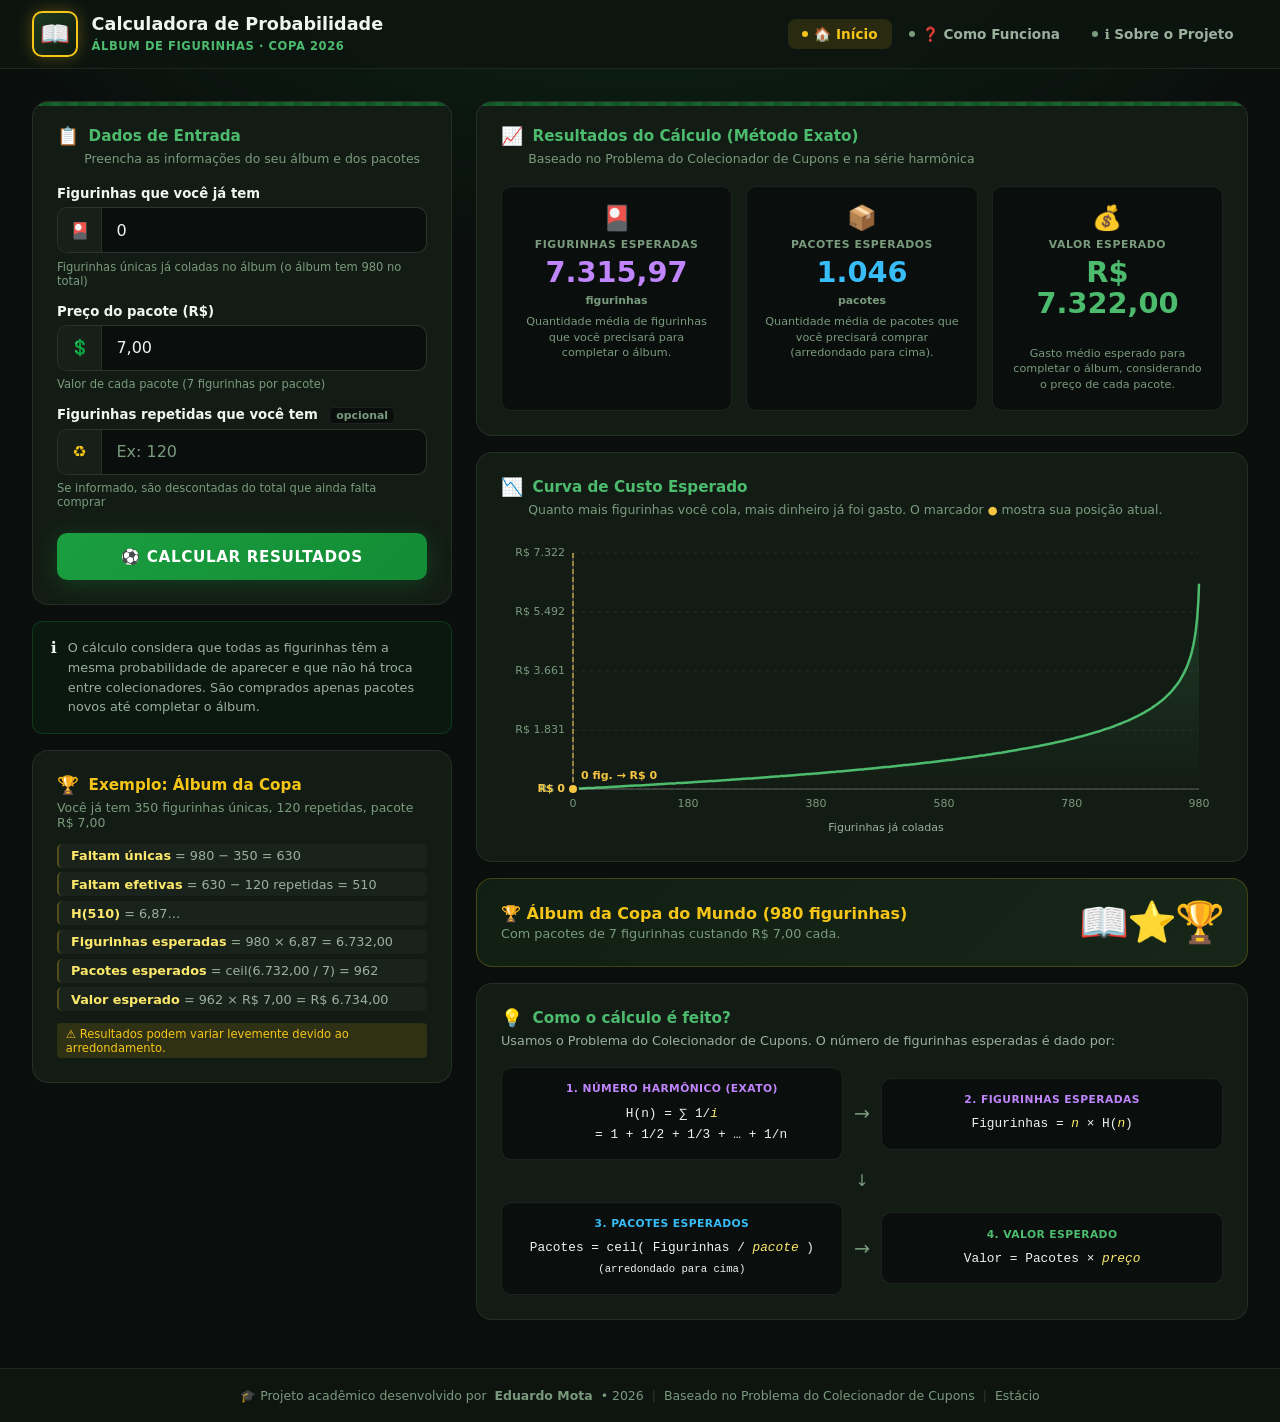
==== commit f0d3fa08: "Melhora da Accessibility" ====
--- a/web/index.html
+++ b/web/index.html
@@ -292,7 +292,7 @@
                 <div class="formula-grid">
 
                     <div class="formula-box harmonica">
-                        <h4>1. Número Harmônico (exato)</h4>
+                        <h3>1. Número Harmônico (exato)</h3>
                         <div class="formula-expr">
                             H(n) = &sum; 1/<span class="var">i</span><br>
                             &nbsp;&nbsp;&nbsp;&nbsp;&nbsp;= 1 + 1/2 + 1/3 + &hellip; + 1/n
@@ -302,7 +302,7 @@
                     <div class="formula-seta" aria-hidden="true">→</div>
 
                     <div class="formula-box figurinhas">
-                        <h4>2. Figurinhas esperadas</h4>
+                        <h3>2. Figurinhas esperadas</h3>
                         <div class="formula-expr">
                             Figurinhas = <span class="var">n</span> &times; H(<span class="var">n</span>)
                         </div>
@@ -311,7 +311,7 @@
                     <div class="formula-seta baixo" aria-hidden="true">↓</div>
 
                     <div class="formula-box pacotes">
-                        <h4>3. Pacotes esperados</h4>
+                        <h3>3. Pacotes esperados</h3>
                         <div class="formula-expr">
                             Pacotes = ceil( Figurinhas / <span class="var">pacote</span> )<br>
                             <small>(arredondado para cima)</small>
@@ -321,7 +321,7 @@
                     <div class="formula-seta" aria-hidden="true">→</div>
 
                     <div class="formula-box valor">
-                        <h4>4. Valor esperado</h4>
+                        <h3>4. Valor esperado</h3>
                         <div class="formula-expr">
                             Valor = Pacotes &times; <span class="var">preço</span>
                         </div>
@@ -480,13 +480,6 @@
     O módulo WASM (Sprint 5) deve ser carregado antes do script.js.
     O Emscripten gera calculadora.js com a função global CriadorCalculadora().
 -->
-<!--
-    defer nos três scripts:
-      - Remove o bloqueio de parser (render-blocking) — FCP/LCP melhoram
-      - A ordem de execução é preservada pelo browser (calculadora.js → script.js → registrar-sw.js)
-      - Seguro porque script.js só usa CarregarCalculadora() dentro de DOMContentLoaded,
-        que dispara depois que todos os scripts defer já executaram
--->
 <script src="wasm/calculadora.js" defer></script>
 <script src="script.js"           defer></script>
 
--- a/web/style.css
+++ b/web/style.css
@@ -61,7 +61,7 @@
     /* Texto */
     --txt1: #f0f5f1;
     --txt2: #9ab09d;
-    --txt3: #566358;
+    --txt3: #7a9a7d; /* era #566358 — aumentado para ≥ 4.5:1 sobre fundos escuros (WCAG AA) */
 
     /* Misc */
     --r:    10px;
@@ -593,7 +593,7 @@
     text-align: center;
 }
 
-.formula-box h4 {
+.formula-box h3 {
     font-size: 0.67rem;
     font-weight: 700;
     text-transform: uppercase;
@@ -601,10 +601,10 @@
     margin-bottom: 0.45rem;
 }
 
-.formula-box.harmonica h4,
-.formula-box.figurinhas h4 { color: var(--lilac); }
-.formula-box.pacotes h4    { color: var(--azul); }
-.formula-box.valor h4      { color: var(--verde-light); }
+.formula-box.harmonica h3,
+.formula-box.figurinhas h3 { color: var(--lilac); }
+.formula-box.pacotes h3    { color: var(--azul); }
+.formula-box.valor h3      { color: var(--verde-light); }
 
 .formula-expr {
     font-size: 0.8rem;
@@ -988,7 +988,7 @@
 /* Tooltip SVG */
 .tt-texto {
     font-size: 11px;
-    fill: var(--cor-grade);
+    fill: var(--txt1);   /* era var(--cor-grade) = rgba(255,255,255,0.07) — ilegível */
     font-family: inherit;
 }
 
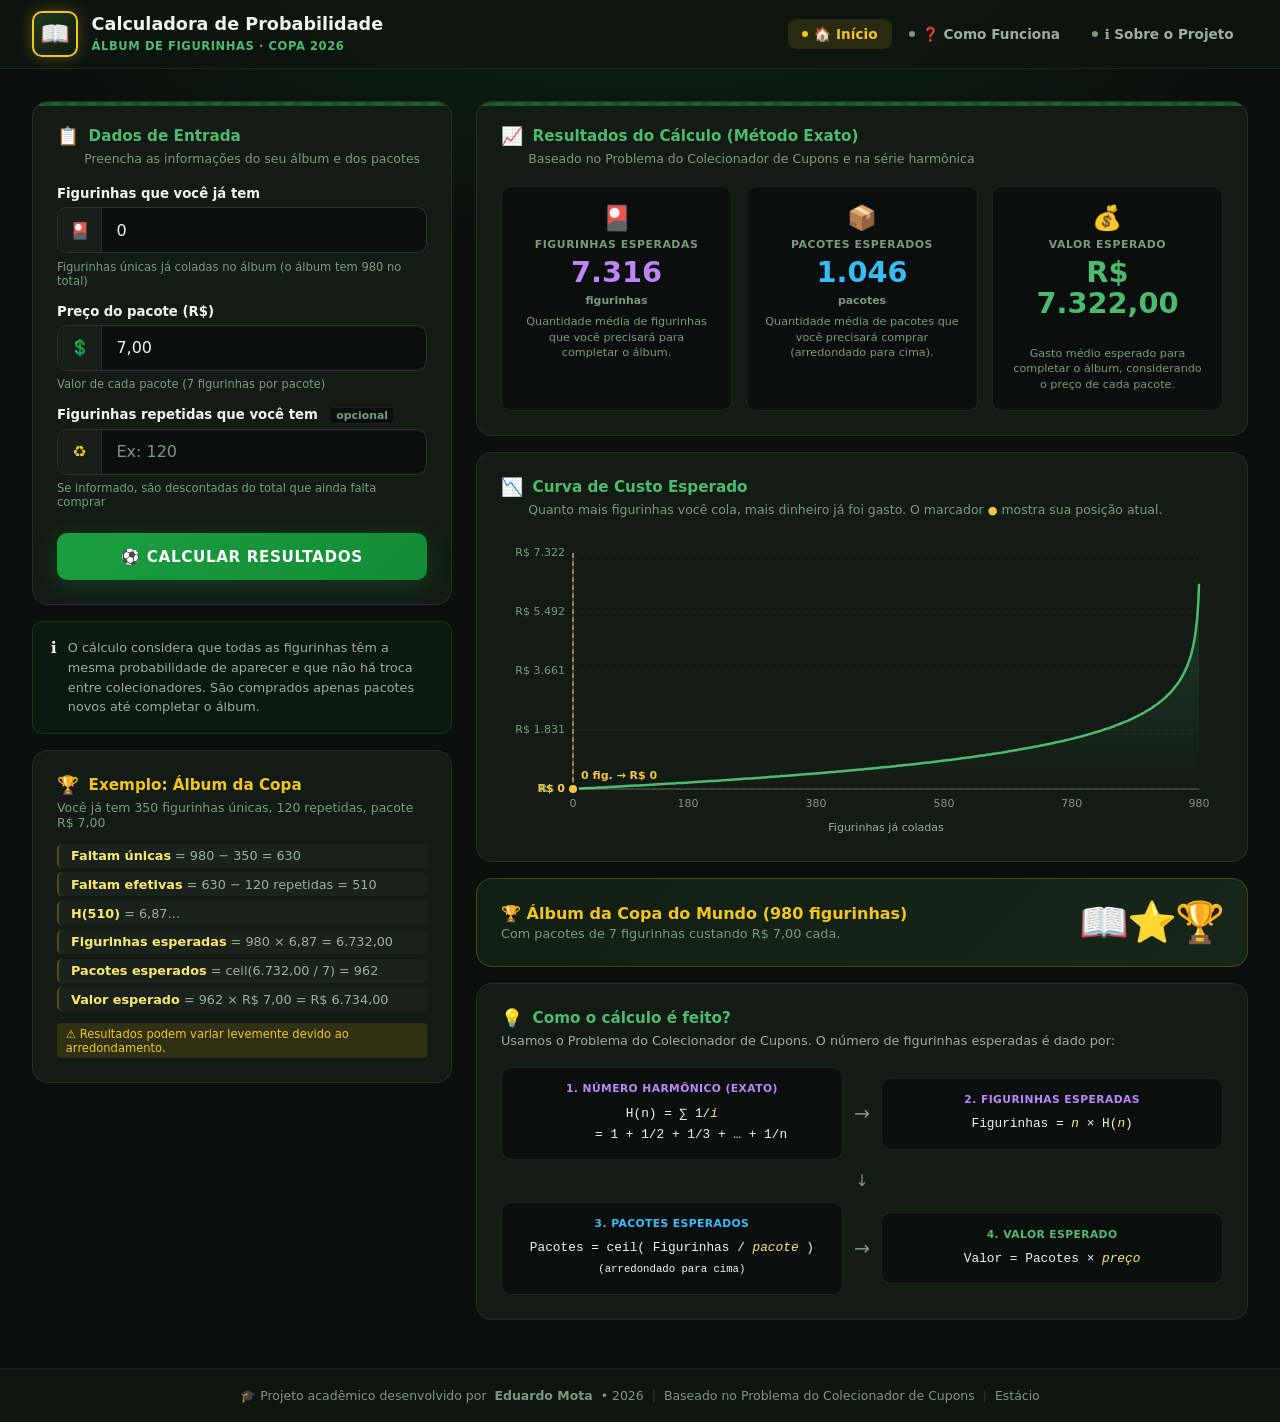
==== commit 46789554: "Atualizações front" ====
(no text change in the page or its own stylesheets)
